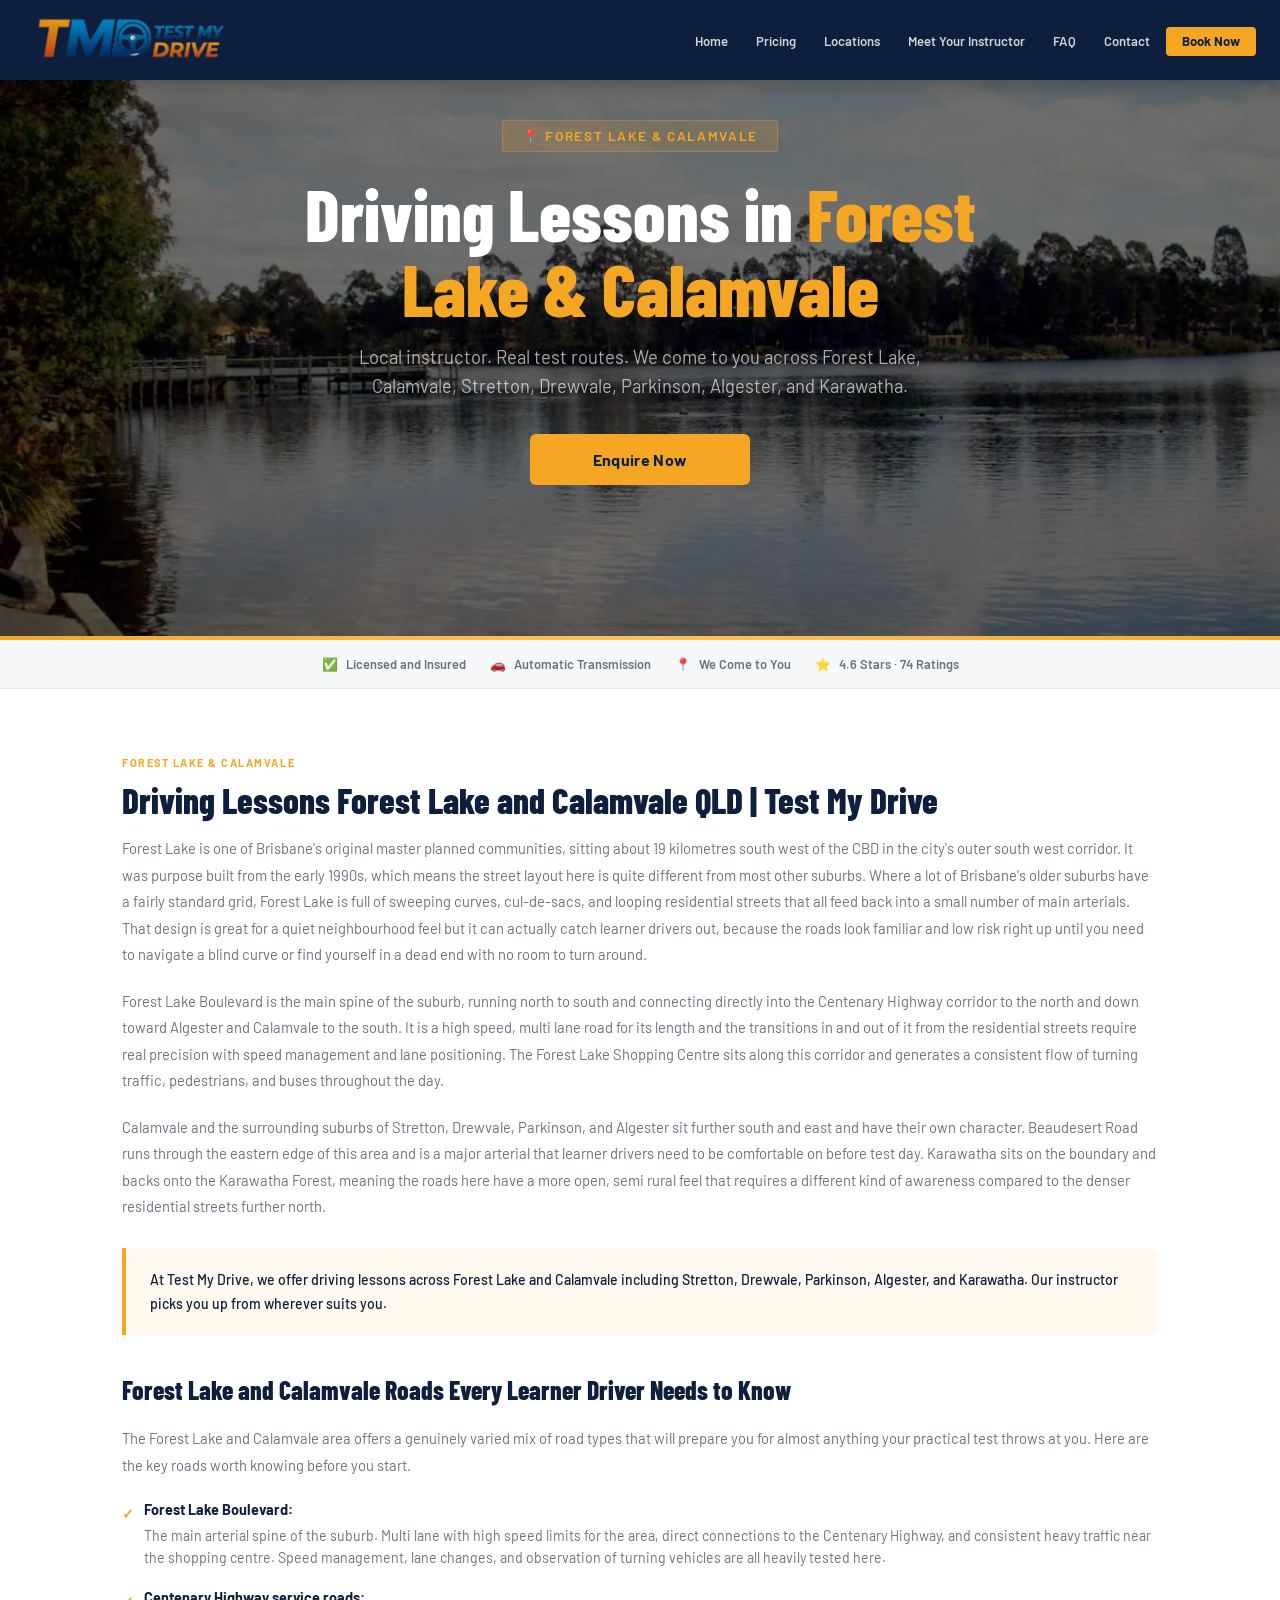
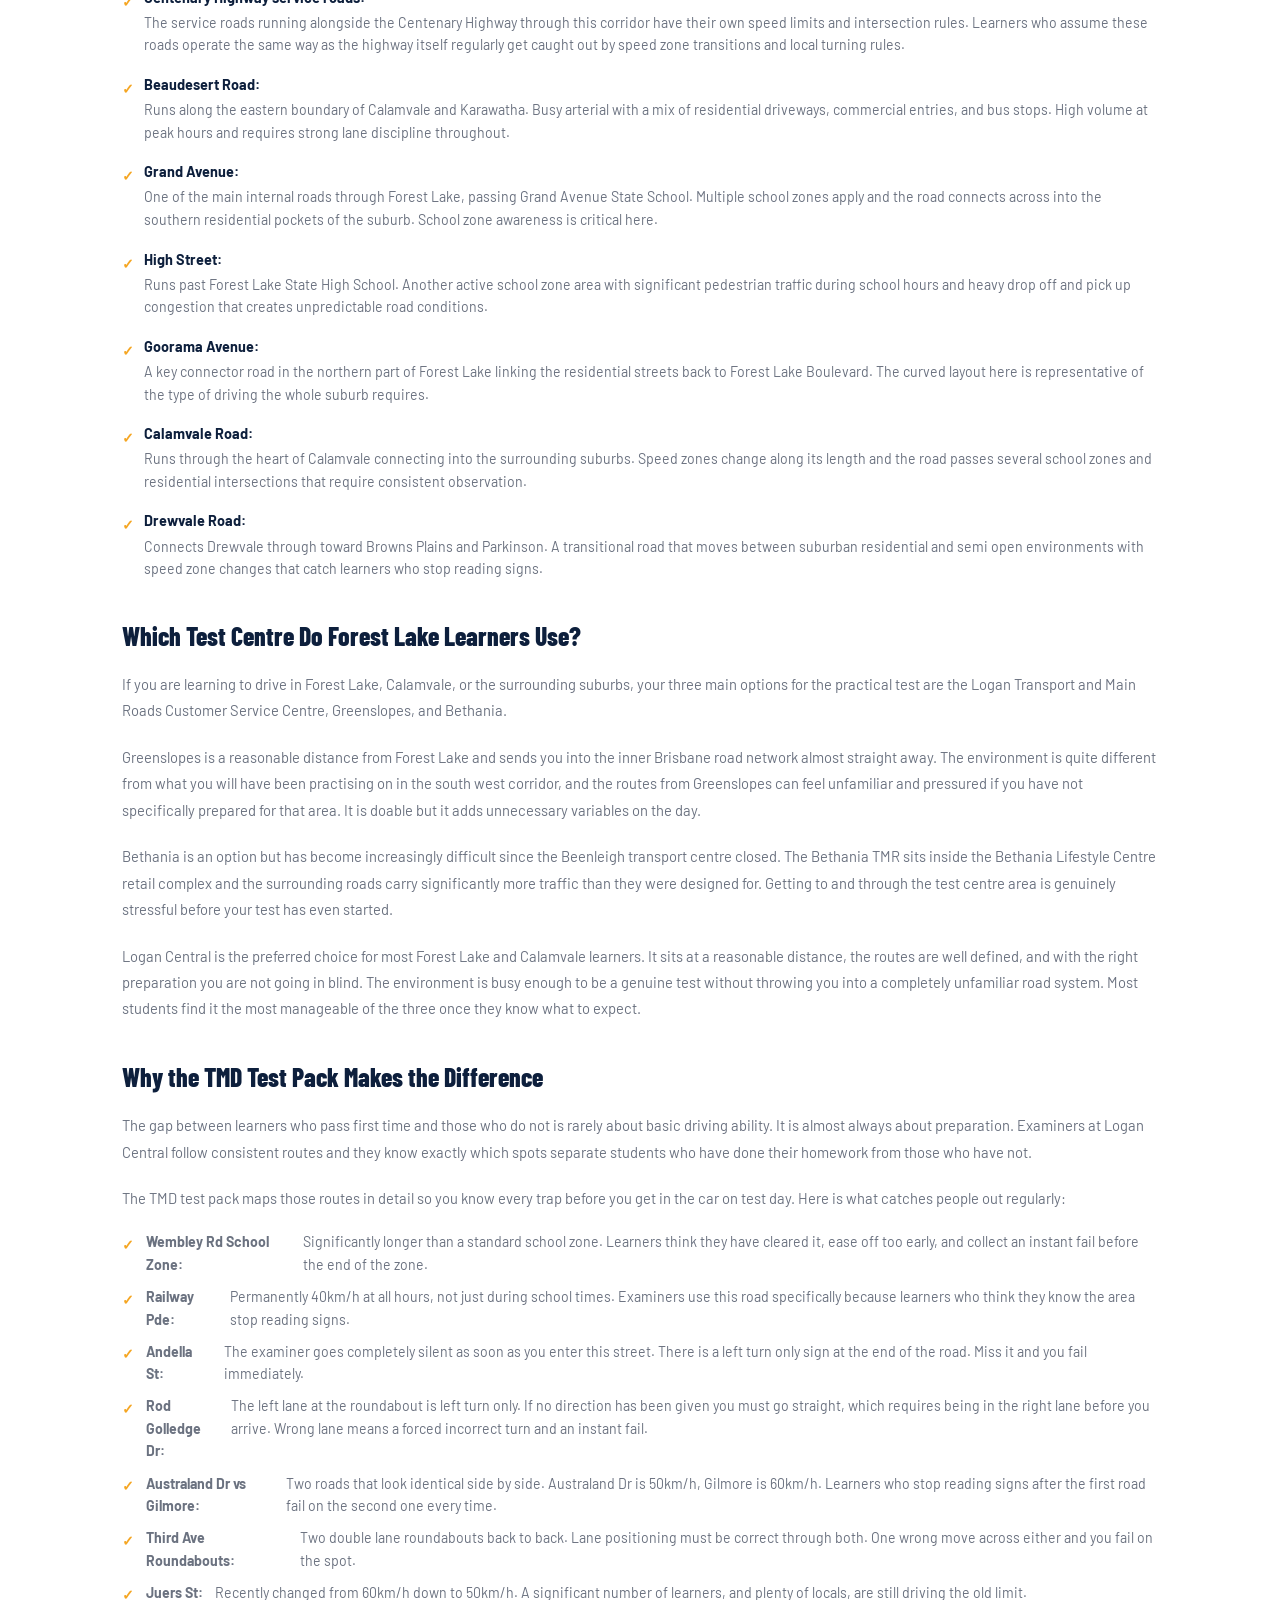
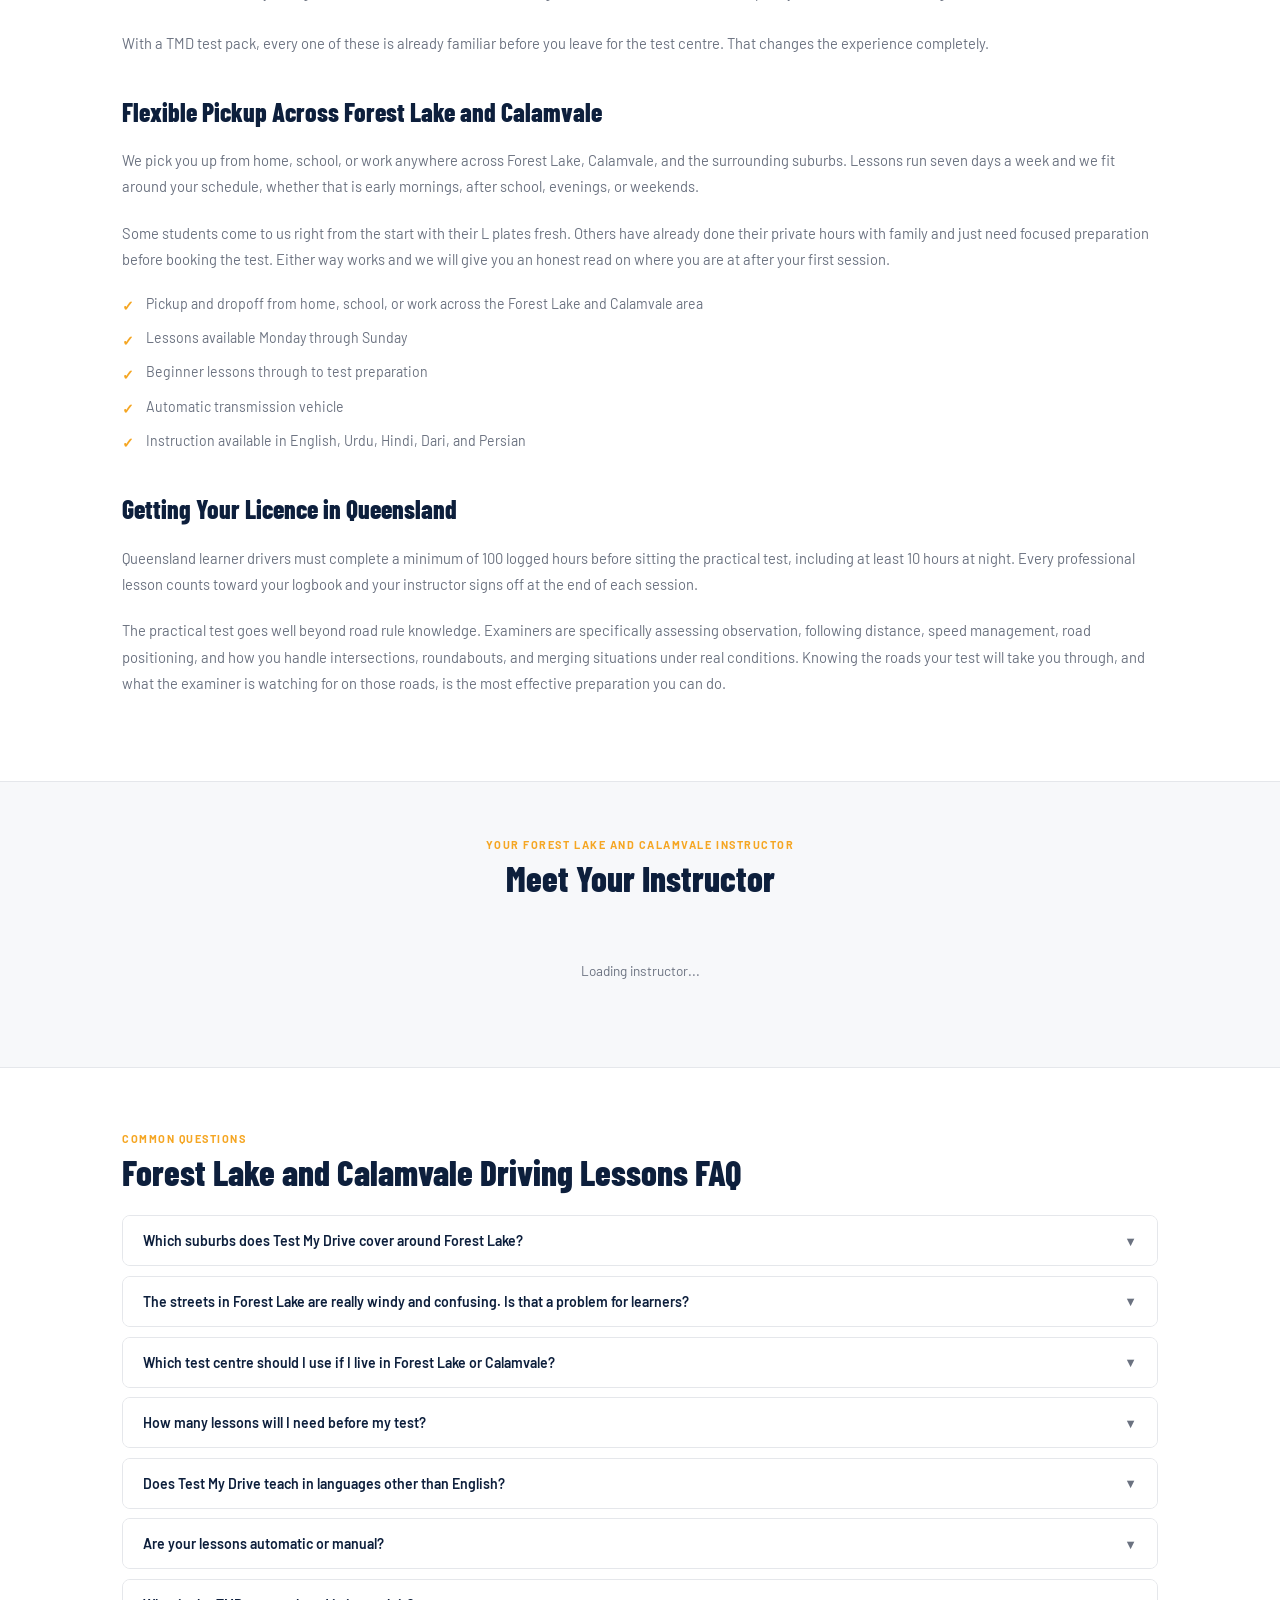
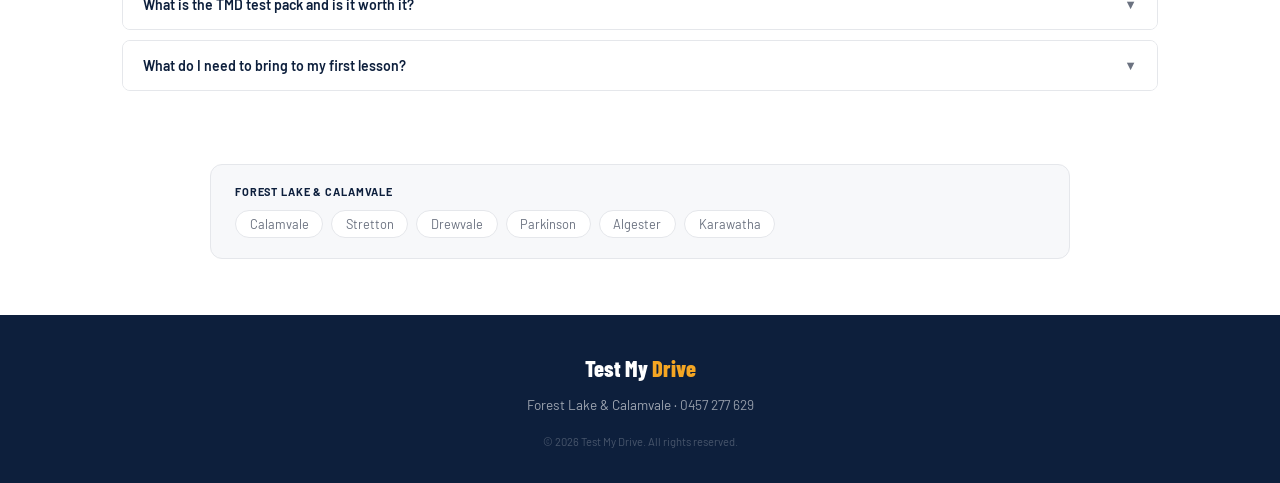
==== locations/forest-lake.html @ 859c68b2 "Update forest-lake.html" ====
<!DOCTYPE html>
<html lang="en">
<head>
  <meta charset="UTF-8" />
  <meta name="viewport" content="width=device-width, initial-scale=1.0" />
  <title>Driving Lessons Forest Lake and Calamvale QLD | Local Instructor | Test My Drive</title>
  <meta name="description" content="Looking for driving lessons in Forest Lake or Calamvale QLD? Test My Drive covers Forest Lake, Calamvale, Stretton, Drewvale, Parkinson, Algester, and Karawatha. Local instructor who knows Forest Lake Boulevard, Centenary Highway service roads, and every test route trap." />
  <meta name="keywords" content="driving lessons Forest Lake, driving instructor Forest Lake QLD, driving school Forest Lake, learner driver Forest Lake, driving test Forest Lake, automatic driving lessons Forest Lake, driving lessons Calamvale, driving lessons Stretton, driving lessons Drewvale, driving lessons Parkinson, driving lessons Algester, driving lessons Karawatha, driving instructor Forest Lake Calamvale Queensland" />
  <meta name="robots" content="index, follow" />
  <link rel="canonical" href="https://www.testmydrive.com.au/locations/forest-lake" />

  <!-- Open Graph -->
  <meta property="og:title" content="Driving Lessons Forest Lake and Calamvale QLD | Test My Drive" />
  <meta property="og:description" content="Professional driving lessons in Forest Lake and Calamvale. Local instructor, real test routes including Forest Lake Boulevard and Centenary Highway service roads, flexible pickup. Book today." />
  <meta property="og:type" content="website" />
  <meta property="og:url" content="https://www.testmydrive.com.au/locations/forest-lake" />
  <meta property="og:image" content="https://www.testmydrive.com.au/Images/driving-instructor-forest-lake-qld-test-my-drive.webp" />
  <meta property="og:locale" content="en_AU" />

  <!-- Local Business Schema -->
  <script type="application/ld+json">
  {
    "@context": "https://schema.org",
    "@type": "DrivingSchool",
    "name": "Test My Drive",
    "url": "https://www.testmydrive.com.au",
    "telephone": "0457277629",
    "description": "Professional driving lessons in Forest Lake and Calamvale. Patient, qualified instructor offering automatic lessons with flexible pickup across Forest Lake and surrounding suburbs.",
    "address": {
      "@type": "PostalAddress",
      "addressLocality": "Forest Lake",
      "addressRegion": "QLD",
      "postalCode": "4078",
      "addressCountry": "AU"
    },
    "areaServed": [
      "Forest Lake", "Calamvale", "Stretton", "Drewvale",
      "Parkinson", "Algester", "Karawatha"
    ],
    "priceRange": "$$",
    "openingHours": "Mo-Su 07:00-19:00",
    "employee": {
      "@type": "Person",
      "name": "Ali",
      "jobTitle": "Driving Instructor",
      "knowsLanguage": ["English", "Urdu", "Hindi", "Dari", "Persian"]
    }
  }
  </script>

  <link rel="preconnect" href="https://fonts.googleapis.com">
  <link href="https://fonts.googleapis.com/css2?family=Barlow:wght@400;500;600&family=Barlow+Condensed:wght@600;700;800&display=swap" rel="stylesheet">
  <link rel="stylesheet" href="../style.css" />
</head>
<body>

  <!-- NAV -->
  <nav>
    <a href="../index.html" class="nav-logo">
      <img src="../Images/logo.png" alt="Test My Drive" />
    </a>
    <ul class="nav-links">
      <li><a href="../index.html">Home</a></li>
      <li><a href="../index.html#pricing">Pricing</a></li>
      <li><a href="../index.html#locations">Locations</a></li>
      <li><a href="../index.html#instructor">Meet Your Instructor</a></li>
      <li><a href="../index.html#faq">FAQ</a></li>
      <li><a href="../index.html#contact">Contact</a></li>
      <li><a href="../index.html#booking-ali" class="nav-cta">Book Now</a></li>
    </ul>
    <button class="hamburger" onclick="document.getElementById('mobileMenu').classList.toggle('open')">
      <span></span><span></span><span></span>
    </button>
  </nav>

  <div class="mobile-menu" id="mobileMenu">
    <a href="../index.html">Home</a>
    <a href="../index.html#pricing">Pricing</a>
    <a href="../index.html#locations">Locations</a>
    <a href="../index.html#instructor">Meet Your Instructor</a>
    <a href="../index.html#faq">FAQ</a>
    <a href="../index.html#contact">Contact</a>
    <a href="../index.html#booking-ali" class="mob-cta">Book Now</a>
  </div>

  <!-- HERO -->
  <div class="hero hero-photo">
    <img
      src="../Images/driving-instructor-forest-lake-qld-test-my-drive.webp"
      alt="Test My Drive instructor car on Forest Lake Boulevard QLD during a driving lesson"
      class="hero-img"
    />
    <div class="hero-overlay">
      <div class="hero-inner">
        <div class="hero-eyebrow">📍 Forest Lake &amp; Calamvale</div>
        <h1>Driving Lessons in <span>Forest Lake &amp; Calamvale</span></h1>
        <p class="hero-sub">Local instructor. Real test routes. We come to you across Forest Lake, Calamvale, Stretton, Drewvale, Parkinson, Algester, and Karawatha.</p>
        <div class="hero-buttons">
          <a href="../index.html#contact" class="btn-primary">Enquire Now</a>
        </div>
      </div>
    </div>
  </div>

  <!-- TRUST BAR -->
  <div class="trust-bar">
    <div class="trust-item"><span>✅</span> Licensed and Insured</div>
    <div class="trust-item"><span>🚗</span> Automatic Transmission</div>
    <div class="trust-item"><span>📍</span> We Come to You</div>
    <div class="trust-item"><span>⭐</span> 4.6 Stars · 74 Ratings</div>
  </div>

  <!-- MAIN CONTENT -->
  <div class="section">
    <div class="content-body">

      <div class="section-label">Forest Lake &amp; Calamvale</div>
      <h1 class="section-title">Driving Lessons Forest Lake and Calamvale QLD | Test My Drive</h1>

      <p>Forest Lake is one of Brisbane's original master planned communities, sitting about 19 kilometres south west of the CBD in the city's outer south west corridor. It was purpose built from the early 1990s, which means the street layout here is quite different from most other suburbs. Where a lot of Brisbane's older suburbs have a fairly standard grid, Forest Lake is full of sweeping curves, cul-de-sacs, and looping residential streets that all feed back into a small number of main arterials. That design is great for a quiet neighbourhood feel but it can actually catch learner drivers out, because the roads look familiar and low risk right up until you need to navigate a blind curve or find yourself in a dead end with no room to turn around.</p>

      <p>Forest Lake Boulevard is the main spine of the suburb, running north to south and connecting directly into the Centenary Highway corridor to the north and down toward Algester and Calamvale to the south. It is a high speed, multi lane road for its length and the transitions in and out of it from the residential streets require real precision with speed management and lane positioning. The Forest Lake Shopping Centre sits along this corridor and generates a consistent flow of turning traffic, pedestrians, and buses throughout the day.</p>

      <p>Calamvale and the surrounding suburbs of Stretton, Drewvale, Parkinson, and Algester sit further south and east and have their own character. Beaudesert Road runs through the eastern edge of this area and is a major arterial that learner drivers need to be comfortable on before test day. Karawatha sits on the boundary and backs onto the Karawatha Forest, meaning the roads here have a more open, semi rural feel that requires a different kind of awareness compared to the denser residential streets further north.</p>

      <div class="highlight-box">
        <p>At Test My Drive, we offer driving lessons across Forest Lake and Calamvale including Stretton, Drewvale, Parkinson, Algester, and Karawatha. Our instructor picks you up from wherever suits you.</p>
      </div>

      <h2>Forest Lake and Calamvale Roads Every Learner Driver Needs to Know</h2>

      <p>The Forest Lake and Calamvale area offers a genuinely varied mix of road types that will prepare you for almost anything your practical test throws at you. Here are the key roads worth knowing before you start.</p>

      <ul class="checklist checklist--roads">
        <li><strong>Forest Lake Boulevard:</strong> The main arterial spine of the suburb. Multi lane with high speed limits for the area, direct connections to the Centenary Highway, and consistent heavy traffic near the shopping centre. Speed management, lane changes, and observation of turning vehicles are all heavily tested here.</li>
        <li><strong>Centenary Highway service roads:</strong> The service roads running alongside the Centenary Highway through this corridor have their own speed limits and intersection rules. Learners who assume these roads operate the same way as the highway itself regularly get caught out by speed zone transitions and local turning rules.</li>
        <li><strong>Beaudesert Road:</strong> Runs along the eastern boundary of Calamvale and Karawatha. Busy arterial with a mix of residential driveways, commercial entries, and bus stops. High volume at peak hours and requires strong lane discipline throughout.</li>
        <li><strong>Grand Avenue:</strong> One of the main internal roads through Forest Lake, passing Grand Avenue State School. Multiple school zones apply and the road connects across into the southern residential pockets of the suburb. School zone awareness is critical here.</li>
        <li><strong>High Street:</strong> Runs past Forest Lake State High School. Another active school zone area with significant pedestrian traffic during school hours and heavy drop off and pick up congestion that creates unpredictable road conditions.</li>
        <li><strong>Goorama Avenue:</strong> A key connector road in the northern part of Forest Lake linking the residential streets back to Forest Lake Boulevard. The curved layout here is representative of the type of driving the whole suburb requires.</li>
        <li><strong>Calamvale Road:</strong> Runs through the heart of Calamvale connecting into the surrounding suburbs. Speed zones change along its length and the road passes several school zones and residential intersections that require consistent observation.</li>
        <li><strong>Drewvale Road:</strong> Connects Drewvale through toward Browns Plains and Parkinson. A transitional road that moves between suburban residential and semi open environments with speed zone changes that catch learners who stop reading signs.</li>
      </ul>

      <h2>Which Test Centre Do Forest Lake Learners Use?</h2>

      <p>If you are learning to drive in Forest Lake, Calamvale, or the surrounding suburbs, your three main options for the practical test are the Logan Transport and Main Roads Customer Service Centre, Greenslopes, and Bethania.</p>

      <p>Greenslopes is a reasonable distance from Forest Lake and sends you into the inner Brisbane road network almost straight away. The environment is quite different from what you will have been practising on in the south west corridor, and the routes from Greenslopes can feel unfamiliar and pressured if you have not specifically prepared for that area. It is doable but it adds unnecessary variables on the day.</p>

      <p>Bethania is an option but has become increasingly difficult since the Beenleigh transport centre closed. The Bethania TMR sits inside the Bethania Lifestyle Centre retail complex and the surrounding roads carry significantly more traffic than they were designed for. Getting to and through the test centre area is genuinely stressful before your test has even started.</p>

      <p>Logan Central is the preferred choice for most Forest Lake and Calamvale learners. It sits at a reasonable distance, the routes are well defined, and with the right preparation you are not going in blind. The environment is busy enough to be a genuine test without throwing you into a completely unfamiliar road system. Most students find it the most manageable of the three once they know what to expect.</p>

      <h2>Why the TMD Test Pack Makes the Difference</h2>

      <p>The gap between learners who pass first time and those who do not is rarely about basic driving ability. It is almost always about preparation. Examiners at Logan Central follow consistent routes and they know exactly which spots separate students who have done their homework from those who have not.</p>

      <p>The TMD test pack maps those routes in detail so you know every trap before you get in the car on test day. Here is what catches people out regularly:</p>

      <ul class="checklist">
        <li><strong>Wembley Rd School Zone:</strong> Significantly longer than a standard school zone. Learners think they have cleared it, ease off too early, and collect an instant fail before the end of the zone.</li>
        <li><strong>Railway Pde:</strong> Permanently 40km/h at all hours, not just during school times. Examiners use this road specifically because learners who think they know the area stop reading signs.</li>
        <li><strong>Andella St:</strong> The examiner goes completely silent as soon as you enter this street. There is a left turn only sign at the end of the road. Miss it and you fail immediately.</li>
        <li><strong>Rod Golledge Dr:</strong> The left lane at the roundabout is left turn only. If no direction has been given you must go straight, which requires being in the right lane before you arrive. Wrong lane means a forced incorrect turn and an instant fail.</li>
        <li><strong>Australand Dr vs Gilmore:</strong> Two roads that look identical side by side. Australand Dr is 50km/h, Gilmore is 60km/h. Learners who stop reading signs after the first road fail on the second one every time.</li>
        <li><strong>Third Ave Roundabouts:</strong> Two double lane roundabouts back to back. Lane positioning must be correct through both. One wrong move across either and you fail on the spot.</li>
        <li><strong>Juers St:</strong> Recently changed from 60km/h down to 50km/h. A significant number of learners, and plenty of locals, are still driving the old limit.</li>
      </ul>

      <p>With a TMD test pack, every one of these is already familiar before you leave for the test centre. That changes the experience completely.</p>

      <h2>Flexible Pickup Across Forest Lake and Calamvale</h2>

      <p>We pick you up from home, school, or work anywhere across Forest Lake, Calamvale, and the surrounding suburbs. Lessons run seven days a week and we fit around your schedule, whether that is early mornings, after school, evenings, or weekends.</p>

      <p>Some students come to us right from the start with their L plates fresh. Others have already done their private hours with family and just need focused preparation before booking the test. Either way works and we will give you an honest read on where you are at after your first session.</p>

      <ul class="checklist">
        <li>Pickup and dropoff from home, school, or work across the Forest Lake and Calamvale area</li>
        <li>Lessons available Monday through Sunday</li>
        <li>Beginner lessons through to test preparation</li>
        <li>Automatic transmission vehicle</li>
        <li>Instruction available in English, Urdu, Hindi, Dari, and Persian</li>
      </ul>

      <h2>Getting Your Licence in Queensland</h2>

      <p>Queensland learner drivers must complete a minimum of 100 logged hours before sitting the practical test, including at least 10 hours at night. Every professional lesson counts toward your logbook and your instructor signs off at the end of each session.</p>

      <p>The practical test goes well beyond road rule knowledge. Examiners are specifically assessing observation, following distance, speed management, road positioning, and how you handle intersections, roundabouts, and merging situations under real conditions. Knowing the roads your test will take you through, and what the examiner is watching for on those roads, is the most effective preparation you can do.</p>

    </div>
  </div>

  <!-- MEET YOUR INSTRUCTOR -->
  <div class="suburb-instructor-section">
    <div class="suburb-section-inner">
      <div class="suburb-section-heading">
        <div class="section-label">Your Forest Lake and Calamvale Instructor</div>
        <div class="section-title">Meet Your Instructor</div>
      </div>
      <!-- Rendered by tmd.js from data.json -->
      <div id="tmd-instructors">
        <div class="instructor-loading">Loading instructor...</div>
      </div>
      <!-- Pricing rendered by tmd.js below instructor -->
      <div id="tmd-pricing"></div>
    </div>
  </div>

  <!-- FAQ -->
  <div class="section">
    <div class="section-label">Common Questions</div>
    <div class="section-title">Forest Lake and Calamvale Driving Lessons FAQ</div>

    <div class="faq-list">

      <div class="faq-item">
        <button class="faq-question" onclick="toggleFaq(this)">
          Which suburbs does Test My Drive cover around Forest Lake?
          <span class="faq-chevron">▼</span>
        </button>
        <div class="faq-answer">
          <div class="faq-answer-inner">We cover Forest Lake and the surrounding area including Calamvale, Stretton, Drewvale, Parkinson, Algester, and Karawatha. Not sure if we reach your exact street? Just get in touch and we will confirm.</div>
        </div>
      </div>

      <div class="faq-item">
        <button class="faq-question" onclick="toggleFaq(this)">
          The streets in Forest Lake are really windy and confusing. Is that a problem for learners?
          <span class="faq-chevron">▼</span>
        </button>
        <div class="faq-answer">
          <div class="faq-answer-inner">It is actually one of the things that makes Forest Lake a great place to build your skills. The curved residential streets, cul-de-sacs, and quiet internal roads are ideal for early lessons before we move onto the busier arterials like Forest Lake Boulevard and the Centenary Highway corridor. The variety of road types here means you are well prepared for almost anything you will encounter on your practical test.</div>
        </div>
      </div>

      <div class="faq-item">
        <button class="faq-question" onclick="toggleFaq(this)">
          Which test centre should I use if I live in Forest Lake or Calamvale?
          <span class="faq-chevron">▼</span>
        </button>
        <div class="faq-answer">
          <div class="faq-answer-inner">Most learners from Forest Lake and Calamvale find Logan Central to be the best option. Greenslopes puts you into unfamiliar inner Brisbane traffic and Bethania has had significant congestion issues since the Beenleigh transport centre closed. Logan Central is the most predictable of the three, particularly when paired with a TMD test pack so the examiner routes are not a surprise.</div>
        </div>
      </div>

      <div class="faq-item">
        <button class="faq-question" onclick="toggleFaq(this)">
          How many lessons will I need before my test?
          <span class="faq-chevron">▼</span>
        </button>
        <div class="faq-answer">
          <div class="faq-answer-inner">It depends on your current level and how much private practice you have already done. Queensland requires a minimum of 100 logged hours before sitting the practical test. Most students benefit from a combination of private and professional lessons. We will give you a straightforward assessment after your first session and let you know exactly what we think you need.</div>
        </div>
      </div>

      <div class="faq-item">
        <button class="faq-question" onclick="toggleFaq(this)">
          Does Test My Drive teach in languages other than English?
          <span class="faq-chevron">▼</span>
        </button>
        <div class="faq-answer">
          <div class="faq-answer-inner">Yes. Our instructors can teach in English, Urdu, Hindi, Dari, and Persian. Forest Lake and Calamvale are diverse communities and being able to learn in a language you are completely comfortable with can make a real difference to how quickly you progress behind the wheel.</div>
        </div>
      </div>

      <div class="faq-item">
        <button class="faq-question" onclick="toggleFaq(this)">
          Are your lessons automatic or manual?
          <span class="faq-chevron">▼</span>
        </button>
        <div class="faq-answer">
          <div class="faq-answer-inner">All lessons are in an automatic vehicle. Passing your test in an automatic means you will be licensed for automatic vehicles. If you specifically need manual tuition, get in touch and we can talk through your options.</div>
        </div>
      </div>

      <div class="faq-item">
        <button class="faq-question" onclick="toggleFaq(this)">
          What is the TMD test pack and is it worth it?
          <span class="faq-chevron">▼</span>
        </button>
        <div class="faq-answer">
          <div class="faq-answer-inner">The TMD test pack maps the exact routes examiners use at the Logan Central test centre, covering every known trap including Wembley Rd school zone, Andella St, Juers St, and the Third Ave roundabouts. Most students find it significantly changes how they feel walking into the test. Ask us about including it when you book your lessons.</div>
        </div>
      </div>

      <div class="faq-item">
        <button class="faq-question" onclick="toggleFaq(this)">
          What do I need to bring to my first lesson?
          <span class="faq-chevron">▼</span>
        </button>
        <div class="faq-answer">
          <div class="faq-answer-inner">Bring your current Queensland learner licence. You must have it on you whenever you drive on public roads. Wear comfortable flat shoes and bring your logbook if you have one so we can sign off your hours at the end of the session.</div>
        </div>
      </div>

    </div>
  </div>

  <!-- NEARBY SUBURBS -->
  <div class="suburb-nearby-section">
    <div class="suburb-section-inner">
      <div class="nearby-box">
        <div class="nearby-label">Forest Lake &amp; Calamvale</div>
        <div class="nearby-links">
          <a href="calamvale.html" class="nearby-link">Calamvale</a>
          <a href="stretton.html" class="nearby-link">Stretton</a>
          <a href="drewvale.html" class="nearby-link">Drewvale</a>
          <a href="parkinson.html" class="nearby-link">Parkinson</a>
          <a href="algester.html" class="nearby-link">Algester</a>
          <a href="karawatha.html" class="nearby-link">Karawatha</a>
        </div>
      </div>
    </div>
  </div>

  <!-- FOOTER -->
  <footer>
    <div class="footer-logo">Test My <span>Drive</span></div>
    <p class="footer-tagline">Forest Lake &amp; Calamvale · <a href="tel:0457277629">0457 277 629</a></p>
    <p class="footer-copy">© 2026 Test My Drive. All rights reserved.</p>
  </footer>

  <!-- Suburb declaration — tmd.js uses this to filter instructors and render content -->
  <script>const TMD_SUBURB = "Forest Lake";</script>
  <script src="../tmd.js" defer></script>

</body>
</html>
---- style.css ----
/*
 * ============================================================
 * TEST MY DRIVE — style.css
 * Mobile-first. Desktop layers on top via media queries.
 * Breakpoints: 768px (tablet), 1024px (desktop), 1440px (wide)
 * DO NOT add vw units for font sizes or spacing.
 * DO NOT hardcode colours — use CSS variables.
 * ============================================================
 */

/* ── VARIABLES ── */
:root {
  --navy:      #0d1f3c;
  --navy2:     #162d54;
  --amber:     #f5a623;
  --amber2:    #ffc255;
  --white:     #ffffff;
  --offwhite:  #f7f8fa;
  --grey:      #6b7280;
  --lightgrey: #e5e7eb;
  --text:      #1a1a2e;
  --condensed: 'Barlow Condensed', sans-serif;
  --body:      'Barlow', sans-serif;
  --content-max: 900px;
}

/* ── RESET ── */
* { margin: 0; padding: 0; box-sizing: border-box; }
html { scroll-behavior: smooth; }
body {
  font-family: var(--body);
  color: var(--text);
  background: var(--white);
  overflow-x: hidden;
}

/* ════════════════════════════════
   NAV — mobile first
   hamburger visible, links hidden
════════════════════════════════ */
nav {
  position: sticky;
  top: 0;
  z-index: 200;
  background: var(--navy);
  display: flex;
  align-items: center;
  justify-content: space-between;
  padding: 0 1.5rem;
  height: 80px;
  box-shadow: 0 2px 20px rgba(0,0,0,0.3);
}

.nav-logo { text-decoration: none; }
.nav-logo img { height: 76px; width: auto; display: block; }

/* text fallback for index.html footer logo */
.nav-logo-text {
  font-family: var(--condensed);
  font-size: 1.4rem;
  font-weight: 800;
  color: var(--white);
  letter-spacing: 0.04em;
  text-decoration: none;
}
.nav-logo-text span { color: var(--amber); }

.nav-links { display: none; }

.hamburger {
  display: flex;
  flex-direction: column;
  gap: 5px;
  cursor: pointer;
  padding: 4px;
  background: none;
  border: none;
}
.hamburger span {
  display: block;
  width: 22px;
  height: 2px;
  background: var(--white);
  border-radius: 2px;
}

.mobile-menu {
  display: none;
  position: fixed;
  top: 80px;
  left: 0; right: 0;
  background: var(--navy);
  padding: 1rem 1.5rem 1.5rem;
  z-index: 199;
  border-top: 1px solid rgba(255,255,255,0.1);
  flex-direction: column;
  gap: 0.25rem;
}
.mobile-menu.open { display: flex; }
.mobile-menu a {
  font-size: 1rem;
  font-weight: 600;
  color: rgba(255,255,255,0.85);
  text-decoration: none;
  padding: 0.65rem 0.5rem;
  border-bottom: 1px solid rgba(255,255,255,0.07);
}
.mobile-menu a.mob-cta {
  margin-top: 0.5rem;
  background: var(--amber);
  color: var(--navy);
  text-align: center;
  border-radius: 6px;
  border: none;
  font-weight: 700;
  padding: 0.75rem;
}

/* ════════════════════════════════
   HERO — index.html (navy bg)
════════════════════════════════ */
.hero {
  background: var(--navy);
  position: relative;
  overflow: hidden;
  padding: 2.5rem 1.5rem 3rem;
  min-height: 420px;
}
.hero::before {
  content: '';
  position: absolute;
  top: -60px; right: -80px;
  width: 500px; height: 500px;
  background: radial-gradient(circle, rgba(245,166,35,0.12) 0%, transparent 70%);
  pointer-events: none;
}
.hero::after {
  content: '';
  position: absolute;
  bottom: 0; left: 0; right: 0;
  height: 4px;
  background: linear-gradient(90deg, var(--amber), var(--amber2), var(--amber));
}
.hero-inner {
  max-width: 800px;
  margin: 0 auto;
  width: 100%;
  position: relative;
  z-index: 1;
  text-align: center;
}
.hero-eyebrow {
  display: inline-block;
  background: rgba(245,166,35,0.15);
  border: 1px solid rgba(245,166,35,0.3);
  color: var(--amber);
  font-size: 0.72rem;
  font-weight: 600;
  letter-spacing: 0.12em;
  text-transform: uppercase;
  padding: 0.3rem 0.8rem;
  border-radius: 3px;
  margin-bottom: 1.25rem;
}
.hero h1 {
  font-family: var(--condensed);
  font-size: clamp(2.4rem, 9vw, 4rem);
  font-weight: 800;
  color: var(--white);
  line-height: 1.05;
  margin-bottom: 1rem;
}
.hero h1 span { color: var(--amber); }
.hero-sub {
  font-size: 1rem;
  color: rgba(255,255,255,0.65);
  line-height: 1.6;
  max-width: 480px;
  margin: 0 auto 2rem;
}
.hero-buttons {
  display: flex;
  gap: 0.75rem;
  flex-wrap: wrap;
  justify-content: center;
}

/* ════════════════════════════════
   HERO — suburb pages (photo bg)
   Add class="hero hero-photo" on wrapper
════════════════════════════════ */
.hero-photo {
  background: none !important;
  padding: 0 !important;
  min-height: 0 !important;
  display: block !important;
  margin: 0;
  width: 100%;
}
.hero-photo::before,
.hero-photo::after { display: none !important; }
.hero-img {
  width: 100%;
  height: 400px;
  object-fit: cover;
  object-position: center;
  display: block;
  filter: brightness(0.45);
  margin: 0;
}
.hero-overlay {
  position: absolute; inset: 0;
  display: flex;
  align-items: flex-start;
  justify-content: center;
  padding: 2.5rem 1.5rem 2rem;
  text-align: center;
}
.hero-overlay .hero-inner {
  text-align: center;
}
.hero-overlay::after {
  content: '';
  position: absolute; bottom: 0; left: 0; right: 0;
  height: 4px;
  background: linear-gradient(90deg, var(--amber), var(--amber2), var(--amber));
}

/* ════════════════════════════════
   BUTTONS
════════════════════════════════ */
.btn-primary {
  background: var(--amber);
  color: var(--navy);
  font-family: var(--body);
  font-size: 0.9rem;
  font-weight: 700;
  padding: 0.75rem 1.75rem;
  border-radius: 6px;
  text-decoration: none;
  border: none;
  cursor: pointer;
  transition: all 0.2s;
  letter-spacing: 0.02em;
  display: inline-block;
}
.btn-primary:hover { background: var(--amber2); transform: translateY(-1px); }

.btn-outline {
  background: transparent;
  color: var(--white);
  font-family: var(--body);
  font-size: 0.9rem;
  font-weight: 600;
  padding: 0.75rem 1.75rem;
  border-radius: 6px;
  text-decoration: none;
  border: 1px solid rgba(255,255,255,0.3);
  cursor: pointer;
  transition: all 0.2s;
  display: inline-block;
}
.btn-outline:hover { border-color: rgba(255,255,255,0.6); background: rgba(255,255,255,0.05); }

/* ════════════════════════════════
   TRUST BAR
════════════════════════════════ */
.trust-bar {
  background: var(--offwhite);
  border-bottom: 1px solid var(--lightgrey);
  padding: 1rem 1.5rem;
  display: flex;
  justify-content: center;
  gap: 1.5rem;
  flex-wrap: wrap;
}
.trust-item {
  display: flex;
  align-items: center;
  gap: 0.5rem;
  font-size: 0.8rem;
  font-weight: 600;
  color: var(--grey);
}

/* ════════════════════════════════
   SECTIONS
════════════════════════════════ */
.section {
  padding: 3rem 1.5rem;
  max-width: var(--content-max);
  margin: 0 auto;
}
.section-label {
  font-size: 0.68rem;
  font-weight: 700;
  letter-spacing: 0.14em;
  text-transform: uppercase;
  color: var(--amber);
  margin-bottom: 0.5rem;
}
.section-title {
  font-family: var(--condensed);
  font-size: clamp(1.6rem, 5vw, 2.2rem);
  font-weight: 800;
  color: var(--navy);
  line-height: 1.1;
  margin-bottom: 1rem;
}
.section-sub {
  font-size: 0.92rem;
  color: var(--grey);
  line-height: 1.7;
  max-width: 560px;
  margin-bottom: 2rem;
}

/* ════════════════════════════════
   CONTENT BODY (suburb pages)
════════════════════════════════ */
.content-body { font-size: 0.92rem; color: var(--grey); line-height: 1.8; }
.content-body p { margin-bottom: 1.25rem; }
.content-body h2 {
  font-family: var(--condensed);
  font-size: clamp(1.2rem, 4vw, 1.6rem);
  font-weight: 800;
  color: var(--navy);
  margin: 2rem 0 0.75rem;
}
.content-body h3 {
  font-family: var(--condensed);
  font-size: 1.1rem;
  font-weight: 700;
  color: var(--navy);
  margin: 1.5rem 0 0.5rem;
}

/* ════════════════════════════════
   HIGHLIGHT BOX
════════════════════════════════ */
.highlight-box {
  background: rgba(245,166,35,0.07);
  border-left: 4px solid var(--amber);
  border-radius: 0 8px 8px 0;
  padding: 1.25rem 1.5rem;
  margin: 1.75rem 0;
}
.highlight-box p {
  margin: 0;
  font-size: 0.88rem;
  color: var(--navy);
  font-weight: 500;
  line-height: 1.7;
}

/* ════════════════════════════════
   CHECKLIST
════════════════════════════════ */
.checklist {
  list-style: none;
  margin: 1rem 0 1.5rem;
  display: flex;
  flex-direction: column;
  gap: 0.6rem;
}
.checklist li {
  display: flex;
  gap: 0.75rem;
  align-items: flex-start;
  font-size: 0.88rem;
  color: var(--grey);
  line-height: 1.6;
}
.checklist li::before {
  content: '✓';
  color: var(--amber);
  font-weight: 800;
  font-size: 0.9rem;
  flex-shrink: 0;
  margin-top: 0.1rem;
}

/* ── Road name variant — bold heading stacked above description ── */
.checklist--roads {
  gap: 1rem;
}
.checklist--roads li {
  position: relative;
  display: block;
  padding-left: 1.4rem;
}
.checklist--roads li::before {
  position: absolute;
  left: 0;
  top: 0.15rem;
}
.checklist--roads li strong {
  display: block;
  color: var(--navy);
  font-size: 0.9rem;
  margin-bottom: 0.2rem;
}

/* ════════════════════════════════
   LESSON CARDS (home page)
════════════════════════════════ */
.lessons-grid {
  display: grid;
  grid-template-columns: 1fr;
  gap: 1rem;
}
.lesson-card {
  border: 1.5px solid var(--lightgrey);
  border-radius: 10px;
  padding: 1.5rem;
  transition: all 0.2s;
  position: relative;
  overflow: hidden;
}
.lesson-card:hover {
  border-color: var(--amber);
  box-shadow: 0 4px 20px rgba(245,166,35,0.12);
  transform: translateY(-2px);
}
.lesson-card.featured { border-color: var(--amber); background: #fffbf2; }
.lesson-card.featured::before {
  content: 'POPULAR';
  position: absolute;
  top: 0; right: 0;
  background: var(--amber);
  color: var(--navy);
  font-size: 0.58rem;
  font-weight: 800;
  letter-spacing: 0.1em;
  padding: 0.2rem 0.6rem;
  border-radius: 0 10px 0 6px;
}
.lesson-icon { font-size: 1.8rem; margin-bottom: 0.75rem; }
.lesson-title { font-family: var(--condensed); font-size: 1.1rem; font-weight: 700; color: var(--navy); margin-bottom: 0.4rem; }
.lesson-desc { font-size: 0.8rem; color: var(--grey); line-height: 1.6; margin-bottom: 1rem; }
.lesson-price { font-family: var(--condensed); font-size: 1.3rem; font-weight: 800; color: var(--navy); }
.lesson-price span { font-size: 0.78rem; font-weight: 500; color: var(--grey); font-family: var(--body); }

/* ════════════════════════════════
   PRICING CARDS
════════════════════════════════ */
.pricing-section {
  background: var(--offwhite);
  border-top: 1px solid var(--lightgrey);
  border-bottom: 1px solid var(--lightgrey);
}
.pricing-inner {
  max-width: var(--content-max);
  margin: 0 auto;
  padding: 3rem 1.5rem;
}
.pricing-grid {
  display: grid;
  grid-template-columns: 1fr;
  gap: 1rem;
  margin-top: 2rem;
}
.pricing-card {
  background: var(--white);
  border: 1.5px solid var(--lightgrey);
  border-radius: 10px;
  padding: 1.5rem;
  transition: border-color 0.2s;
}
.pricing-card:hover { border-color: var(--amber); }
.pricing-card.highlight { background: var(--navy); border-color: var(--navy); }
.pricing-card.highlight .pricing-label { color: var(--amber); }
.pricing-card.highlight .pricing-amount,
.pricing-card.highlight .pricing-desc,
.pricing-card.highlight .pricing-duration { color: var(--white); }
.pricing-label { font-size: 0.68rem; font-weight: 700; letter-spacing: 0.1em; text-transform: uppercase; color: var(--amber); margin-bottom: 0.75rem; }
.pricing-amount { font-family: var(--condensed); font-size: 2.4rem; font-weight: 800; color: var(--navy); line-height: 1; margin-bottom: 0.25rem; }
.pricing-duration { font-size: 0.78rem; color: var(--grey); margin-bottom: 0.75rem; }
.pricing-desc { font-size: 0.8rem; color: var(--grey); line-height: 1.5; }

/* ════════════════════════════════
   STAT BOXES
════════════════════════════════ */
.about-stats,
.stats-grid {
  display: grid;
  grid-template-columns: 1fr 1fr;
  gap: 1rem;
  margin-top: 1.5rem;
}
.stat-box {
  background: var(--white);
  border: 1px solid var(--lightgrey);
  border-radius: 10px;
  padding: 1.25rem;
  text-align: center;
}
.stat-number { font-family: var(--condensed); font-size: 2rem; font-weight: 800; color: var(--navy); line-height: 1; margin-bottom: 0.25rem; }
.stat-number span { color: var(--amber); }
.stat-label { font-size: 0.72rem; color: var(--grey); font-weight: 500; }

/* ════════════════════════════════
   BADGES
════════════════════════════════ */
.about-badge,
.badge {
  display: inline-block;
  background: rgba(245,166,35,0.1);
  border: 1px solid rgba(245,166,35,0.25);
  color: var(--navy);
  font-size: 0.72rem;
  font-weight: 600;
  padding: 0.3rem 0.65rem;
  border-radius: 4px;
  margin: 0.2rem 0.2rem 0.2rem 0;
}

/* ════════════════════════════════
   INSTRUCTOR CARD
════════════════════════════════ */
.instructor-card {
  background: var(--offwhite);
  border: 1.5px solid var(--lightgrey);
  border-radius: 14px;
  padding: 2rem;
  display: flex;
  gap: 2rem;
  align-items: flex-start;
  flex-wrap: wrap;
}
.instructor-photo {
  width: 120px;
  height: 120px;
  border-radius: 50%;
  flex-shrink: 0;
  overflow: hidden;
  border: 3px solid var(--amber);
}
.instructor-photo img { width: 100%; height: 100%; object-fit: cover; object-position: top; display: block; }
.instructor-body { flex: 1; min-width: 200px; }
.instructor-name { font-family: var(--condensed); font-size: 1.6rem; font-weight: 800; color: var(--navy); margin-bottom: 0.4rem; }

/* ════════════════════════════════
   LANGUAGE BOX
════════════════════════════════ */
.lang-box {
  background: rgba(245,166,35,0.08);
  border: 1px solid rgba(245,166,35,0.3);
  border-radius: 8px;
  padding: 0.75rem 1rem;
  margin-bottom: 1rem;
}
.lang-box-label { font-size: 0.68rem; font-weight: 700; letter-spacing: 0.1em; text-transform: uppercase; color: var(--amber); margin-bottom: 0.3rem; }
.lang-box-langs { font-size: 0.82rem; color: var(--navy); font-weight: 600; }
.lang-box-sub { font-size: 0.73rem; color: var(--grey); margin-top: 0.2rem; }

/* ════════════════════════════════
   FAQ
════════════════════════════════ */
.faq-list { margin-top: 1.5rem; }
.faq-item {
  border: 1px solid var(--lightgrey);
  border-radius: 8px;
  margin-bottom: 0.6rem;
  overflow: hidden;
  transition: border-color 0.2s;
}
.faq-item.open { border-color: var(--amber); }
.faq-question {
  width: 100%;
  background: var(--white);
  border: none;
  padding: 1rem 1.25rem;
  display: flex;
  align-items: center;
  justify-content: space-between;
  cursor: pointer;
  text-align: left;
  font-family: var(--body);
  font-size: 0.88rem;
  font-weight: 600;
  color: var(--navy);
  transition: background 0.2s;
}
.faq-item.open .faq-question { background: #fffbf2; }
.faq-chevron { font-size: 0.8rem; color: var(--grey); transition: transform 0.3s; flex-shrink: 0; margin-left: 1rem; }
.faq-item.open .faq-chevron { transform: rotate(180deg); color: var(--amber); }
.faq-answer { max-height: 0; overflow: hidden; transition: max-height 0.35s ease; }
.faq-item.open .faq-answer { max-height: 400px; }
.faq-answer-inner {
  padding: 0.75rem 1.25rem 1rem;
  font-size: 0.83rem;
  color: var(--grey);
  line-height: 1.7;
  border-top: 1px solid var(--lightgrey);
  background: #fffbf2;
}

/* ════════════════════════════════
   BOOKING / FORMS
════════════════════════════════ */
.booking-section { background: var(--offwhite); border-top: 1px solid var(--lightgrey); }
.booking-inner { max-width: 640px; margin: 0 auto; padding: 3rem 1.5rem; }
.form-grid { display: grid; grid-template-columns: 1fr; gap: 0.75rem; margin-top: 1.5rem; }
.form-group { display: flex; flex-direction: column; gap: 0.35rem; }
.form-group.full { grid-column: 1 / -1; }
.form-label { font-size: 0.72rem; font-weight: 700; letter-spacing: 0.05em; text-transform: uppercase; color: var(--navy); }
.form-input, .form-select, .form-textarea {
  font-family: var(--body);
  font-size: 0.88rem;
  color: var(--text);
  background: var(--white);
  border: 1.5px solid var(--lightgrey);
  border-radius: 6px;
  padding: 0.65rem 0.85rem;
  outline: none;
  transition: border-color 0.2s;
  width: 100%;
}
.form-input:focus, .form-select:focus, .form-textarea:focus {
  border-color: var(--amber);
  box-shadow: 0 0 0 3px rgba(245,166,35,0.1);
}
.form-textarea { resize: vertical; min-height: 100px; }
.form-note {
  font-size: 0.72rem;
  color: var(--grey);
  margin-top: 0.75rem;
  line-height: 1.5;
  background: #fff8e7;
  border: 1px solid rgba(245,166,35,0.3);
  padding: 0.6rem 0.8rem;
  border-radius: 5px;
}
.form-submit {
  width: 100%;
  margin-top: 1rem;
  background: var(--navy);
  color: var(--white);
  font-family: var(--body);
  font-size: 0.92rem;
  font-weight: 700;
  padding: 0.85rem;
  border-radius: 6px;
  border: none;
  cursor: pointer;
  letter-spacing: 0.03em;
  transition: all 0.2s;
}
.form-submit:hover { background: var(--navy2); transform: translateY(-1px); }
.form-success {
  display: none;
  text-align: center;
  padding: 2rem;
  background: #f0fdf4;
  border: 1px solid #86efac;
  border-radius: 10px;
  margin-top: 1rem;
}
.form-success .tick { font-size: 2rem; margin-bottom: 0.5rem; }
.form-success h3 { color: #166534; font-family: var(--condensed); font-size: 1.2rem; margin-bottom: 0.4rem; }
.form-success p { color: #166534; font-size: 0.82rem; }

/* ════════════════════════════════
   PAGE HERO (internal SPA pages)
════════════════════════════════ */
.page-hero {
  background: var(--navy);
  padding: 2.5rem 1.5rem 2rem;
  position: relative;
  overflow: hidden;
  text-align: center;
}
.page-hero::after {
  content: '';
  position: absolute;
  bottom: 0; left: 0; right: 0;
  height: 3px;
  background: linear-gradient(90deg, var(--amber), var(--amber2), var(--amber));
}
.page-hero-inner { max-width: var(--content-max); margin: 0 auto; }
.page-hero h2 {
  font-family: var(--condensed);
  font-size: clamp(1.8rem, 6vw, 2.6rem);
  font-weight: 800;
  color: var(--white);
  line-height: 1.1;
}
.page-hero p { color: rgba(255,255,255,0.6); font-size: 0.88rem; margin-top: 0.4rem; }

/* ════════════════════════════════
   SPA PAGE SYSTEM (index.html)
════════════════════════════════ */
.page { display: none; }
.page.active { display: block; }

/* ════════════════════════════════
   NEARBY SUBURB PILLS
════════════════════════════════ */
.nearby-box { background: var(--offwhite); border: 1.5px solid var(--lightgrey); border-radius: 12px; padding: 1.25rem 1.5rem; }
.nearby-label { font-size: 0.68rem; font-weight: 700; letter-spacing: 0.08em; text-transform: uppercase; color: var(--navy); margin-bottom: 0.75rem; }
.nearby-links { display: flex; flex-wrap: wrap; gap: 0.5rem; }
.nearby-link {
  font-size: 0.8rem;
  color: var(--grey);
  text-decoration: none;
  background: var(--white);
  border: 1px solid var(--lightgrey);
  border-radius: 20px;
  padding: 0.3rem 0.85rem;
  transition: all 0.2s;
}
.nearby-link:hover { border-color: var(--amber); color: var(--navy); }

/* ════════════════════════════════
   LOCATIONS INDEX PAGE
════════════════════════════════ */
.loc-region {
  border-bottom: 1px solid var(--lightgrey);
  padding: 2rem 0;
}
.loc-region:last-of-type { border-bottom: none; }

.loc-region-heading {
  font-family: var(--condensed);
  font-size: clamp(1.15rem, 3vw, 1.35rem);
  font-weight: 800;
  color: var(--navy);
  margin-bottom: 0.9rem;
  line-height: 1.1;
}
.loc-region-heading a {
  color: var(--navy);
  text-decoration: none;
  transition: color 0.2s;
}
.loc-region-heading a:hover { color: var(--amber); }
.loc-region-heading a .loc-arrow {
  display: inline-block;
  color: var(--amber);
  font-size: 0.85rem;
  margin-left: 0.3rem;
  transition: transform 0.2s;
}
.loc-region-heading a:hover .loc-arrow { transform: translateX(3px); }

.loc-pills { display: flex; flex-wrap: wrap; gap: 0.45rem; }

/* inactive pill — no page yet */
.loc-pill {
  display: inline-block;
  font-size: 0.8rem;
  color: var(--grey);
  background: var(--white);
  border: 1px solid var(--lightgrey);
  border-radius: 20px;
  padding: 0.3rem 0.85rem;
  cursor: default;
  user-select: none;
}

/* active pill — page is live, acts as a link */
a.loc-pill--active {
  display: inline-block;
  font-size: 0.8rem;
  font-weight: 700;
  background: var(--amber);
  color: var(--navy);
  border: 1px solid var(--amber);
  border-radius: 20px;
  padding: 0.3rem 0.85rem;
  text-decoration: none;
  cursor: pointer;
  transition: background 0.2s, border-color 0.2s;
}
a.loc-pill--active:hover {
  background: var(--amber2);
  border-color: var(--amber2);
}

/* ════════════════════════════════
   FOOTER
════════════════════════════════ */
footer {
  background: var(--navy);
  color: rgba(255,255,255,0.6);
  padding: 2.5rem 1.5rem 2rem;
  text-align: center;
  font-size: 0.78rem;
}
.footer-logo { font-family: var(--condensed); font-size: 1.4rem; font-weight: 800; color: var(--white); margin-bottom: 0.75rem; }
.footer-logo span { color: var(--amber); }
footer p { line-height: 1.7; }
footer a { color: rgba(255,255,255,0.55); text-decoration: none; }
footer a:hover { color: var(--amber); }

/* ════════════════════════════════
   ANIMATIONS
════════════════════════════════ */
@keyframes fadeUp {
  from { opacity: 0; transform: translateY(16px); }
  to   { opacity: 1; transform: translateY(0); }
}
.fade-up { animation: fadeUp 0.5s ease forwards; }
.delay-1 { animation-delay: 0.1s; opacity: 0; }
.delay-2 { animation-delay: 0.2s; opacity: 0; }
.delay-3 { animation-delay: 0.3s; opacity: 0; }

/* ════════════════════════════════
   SUBURB PAGE SECTIONS
════════════════════════════════ */
.suburb-instructor-section {
  background: var(--offwhite);
  border-top: 1px solid var(--lightgrey);
  border-bottom: 1px solid var(--lightgrey);
  padding: 3.5rem 1.5rem;
}
.suburb-section-inner {
  max-width: 860px;
  margin: 0 auto;
}
.suburb-section-heading {
  text-align: center;
  margin-bottom: 2rem;
}
.suburb-section-heading .section-title {
  font-family: var(--condensed);
  font-size: clamp(1.6rem, 5vw, 2.2rem);
  font-weight: 800;
  color: var(--navy);
}
.suburb-nearby-section {
  padding: 0 1.5rem 3.5rem;
}
.instructor-loading {
  text-align: center;
  color: var(--grey);
  font-size: 0.85rem;
  padding: 2rem 0;
}
.hero-buttons .btn-primary {
  min-width: 220px;
  text-align: center;
}
.footer-tagline {
  margin-bottom: 1rem;
  font-size: 0.85rem;
  color: rgba(255,255,255,0.6);
}
.footer-copy {
  font-size: 0.7rem;
  opacity: 0.4;
}
.suburb-section { border-bottom: 1px solid var(--lightgrey); padding: 2rem 0; max-width: 680px; margin: 0 auto; }
.suburb-section:last-of-type { border-bottom: none; }
.suburb-heading { font-family: var(--condensed); font-size: clamp(1.4rem, 4vw, 1.8rem); font-weight: 800; color: var(--navy); margin-bottom: 0.75rem; line-height: 1.1; }
.suburb-body { font-size: 0.88rem; color: var(--grey); line-height: 1.75; margin-bottom: 1.25rem; max-width: 580px; }

/* ════════════════════════════════
   TABLET — 768px+
════════════════════════════════ */
@media (min-width: 768px) {
  .mobile-menu { display: none !important; }
  .nav-links {
    display: flex;
    align-items: center;
    gap: 0.25rem;
    list-style: none;
  }
  .nav-links a {
    font-family: var(--body);
    font-size: 0.82rem;
    font-weight: 600;
    color: rgba(255,255,255,0.8);
    text-decoration: none;
    padding: 0.4rem 0.75rem;
    border-radius: 4px;
    transition: all 0.2s;
  }
  .nav-links a:hover { color: var(--white); background: rgba(255,255,255,0.08); }
  .nav-cta { background: var(--amber) !important; color: var(--navy) !important; font-weight: 700 !important; padding: 0.4rem 1rem !important; }
  .nav-cta:hover { background: var(--amber2) !important; }
  .hamburger { display: none; }

  .lessons-grid { grid-template-columns: repeat(3, 1fr); }
  .pricing-grid { grid-template-columns: repeat(3, 1fr); }
  .form-grid { grid-template-columns: 1fr 1fr; }
  .hero-img { height: 460px; }
}

/* ════════════════════════════════
   DESKTOP — 1024px+
════════════════════════════════ */
@media (min-width: 1024px) {
  :root { --content-max: 1100px; }

  .section { padding: 4rem 2rem; }
  .pricing-inner { padding: 4rem 2rem; }
  .booking-inner { padding: 4rem 2rem; }

  .hero { padding: 3.5rem 2rem 4rem; min-height: 500px; }
  .hero.hero-photo { padding: 0 !important; min-height: 0 !important; }
  .hero h1 { font-size: 4.5rem; }
  .hero-eyebrow { font-size: 0.85rem; padding: 0.4rem 1.2rem; margin-bottom: 1.5rem; }
  .hero-sub { font-size: 1.15rem; max-width: 640px; }
  .hero-buttons .btn-primary { min-width: 220px; font-size: 1rem; padding: 1rem 2.5rem; }

  .hero-img { height: 560px; }

  .about-stats { grid-template-columns: repeat(4, 1fr); }
  .stats-grid { grid-template-columns: repeat(4, 1fr); }

  .instructor-card { flex-wrap: nowrap; }

  .page-hero { padding: 3.5rem 2rem 3rem; }
}

/* ════════════════════════════════
   WIDE — 1440px+
════════════════════════════════ */
@media (min-width: 1440px) {
  :root { --content-max: 1280px; }
  .hero h1 { font-size: 4.5rem; }
}
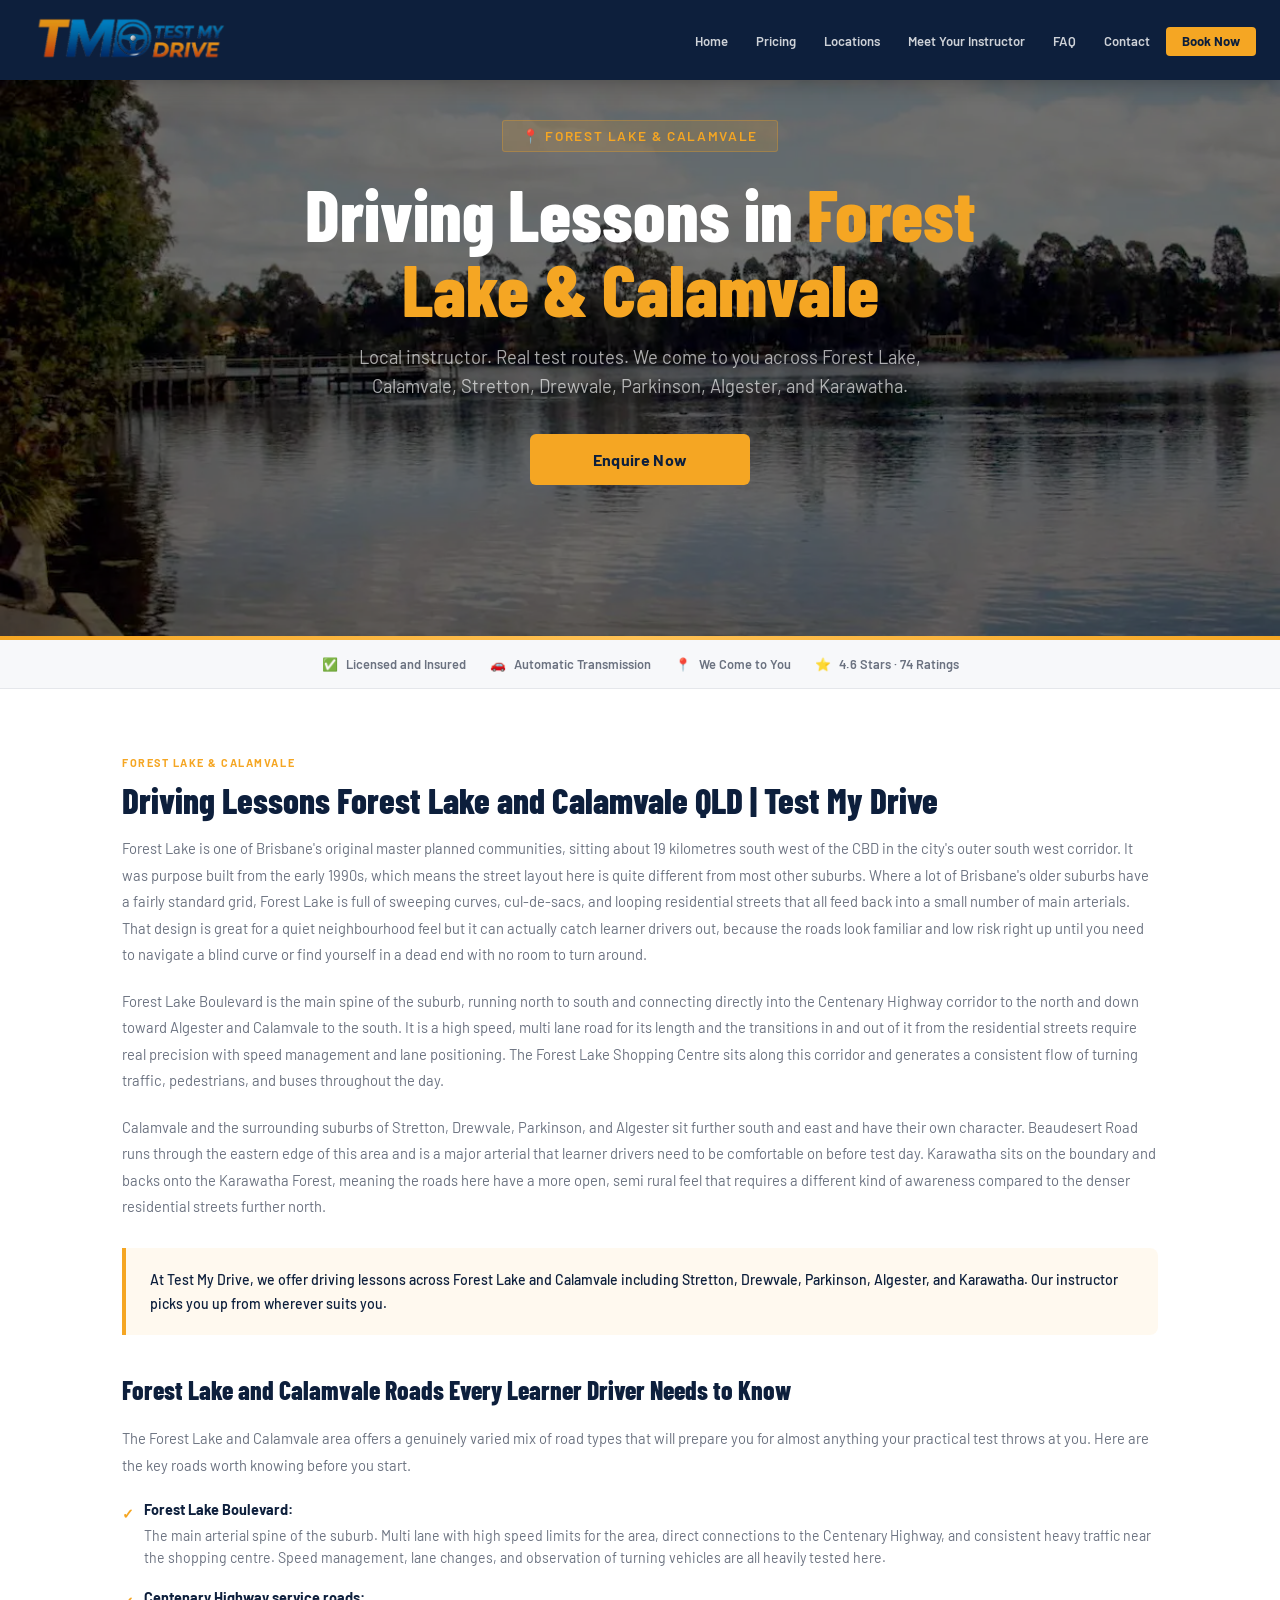
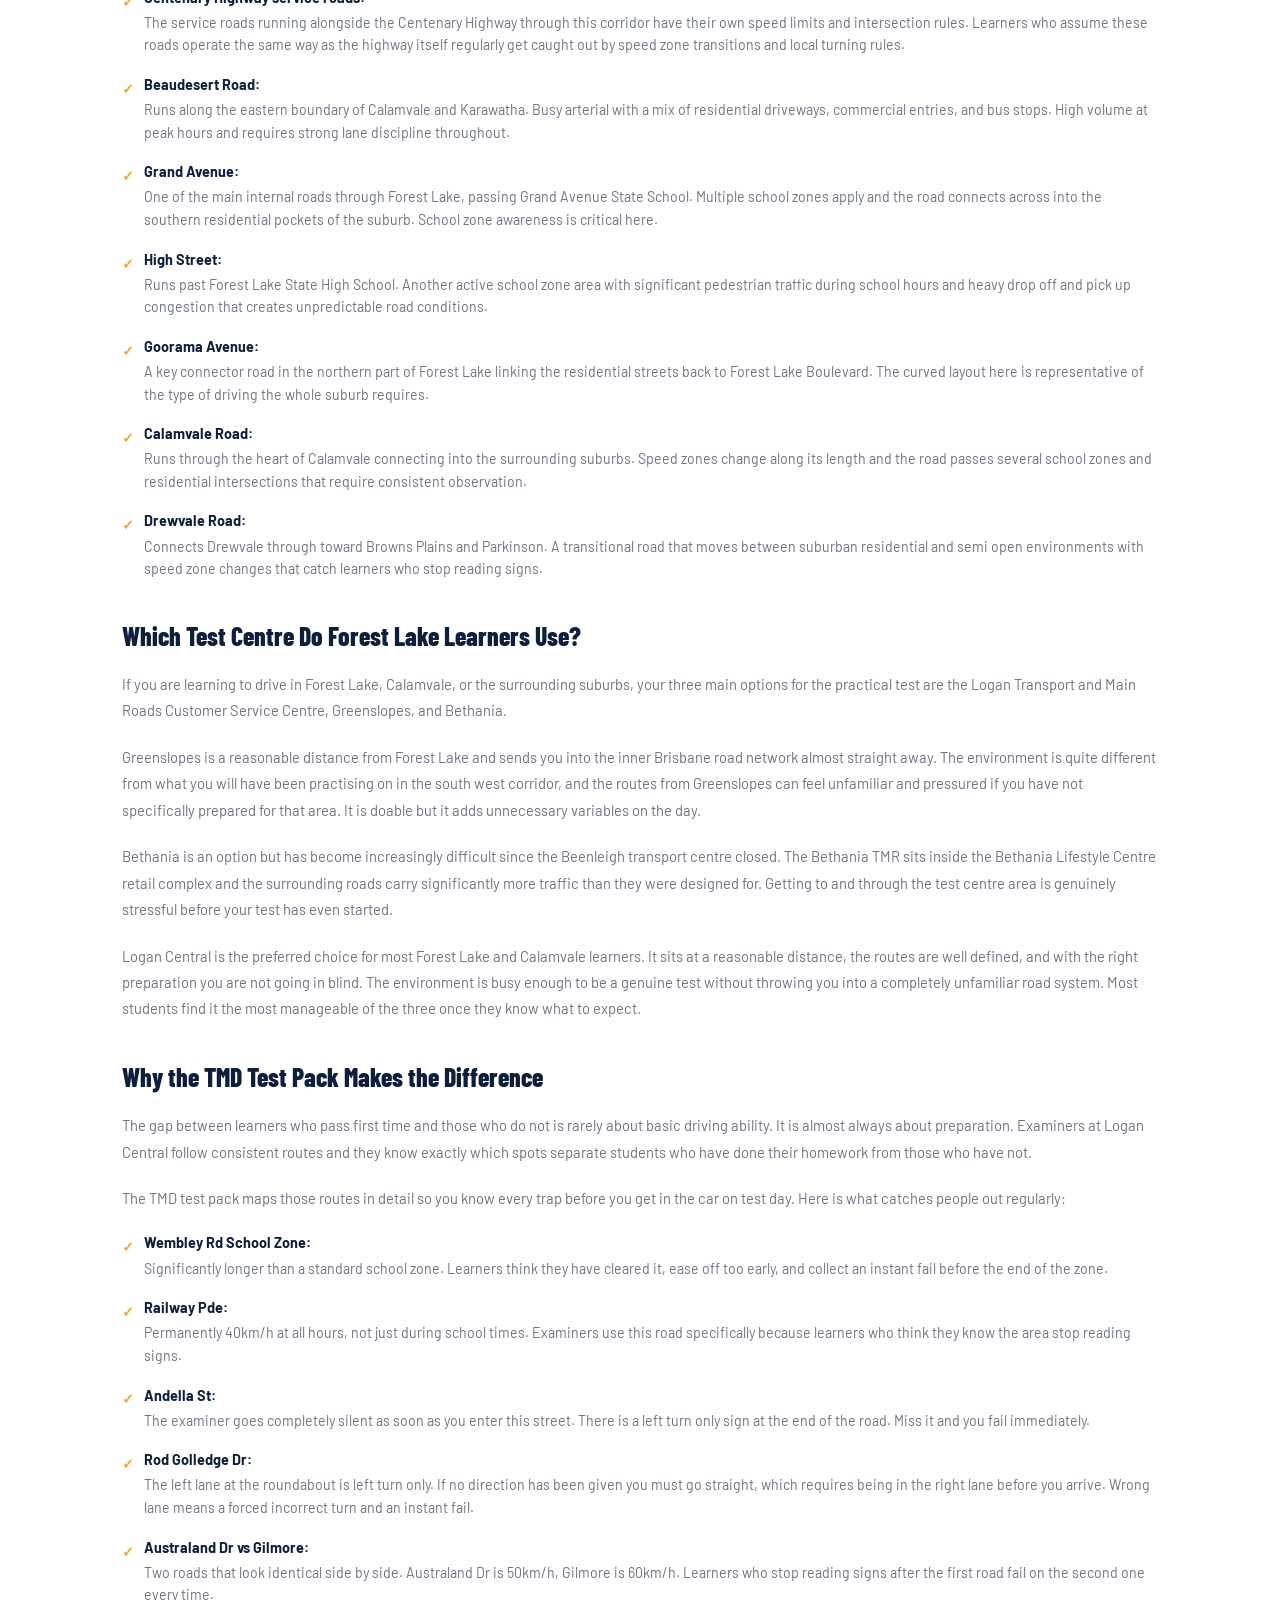
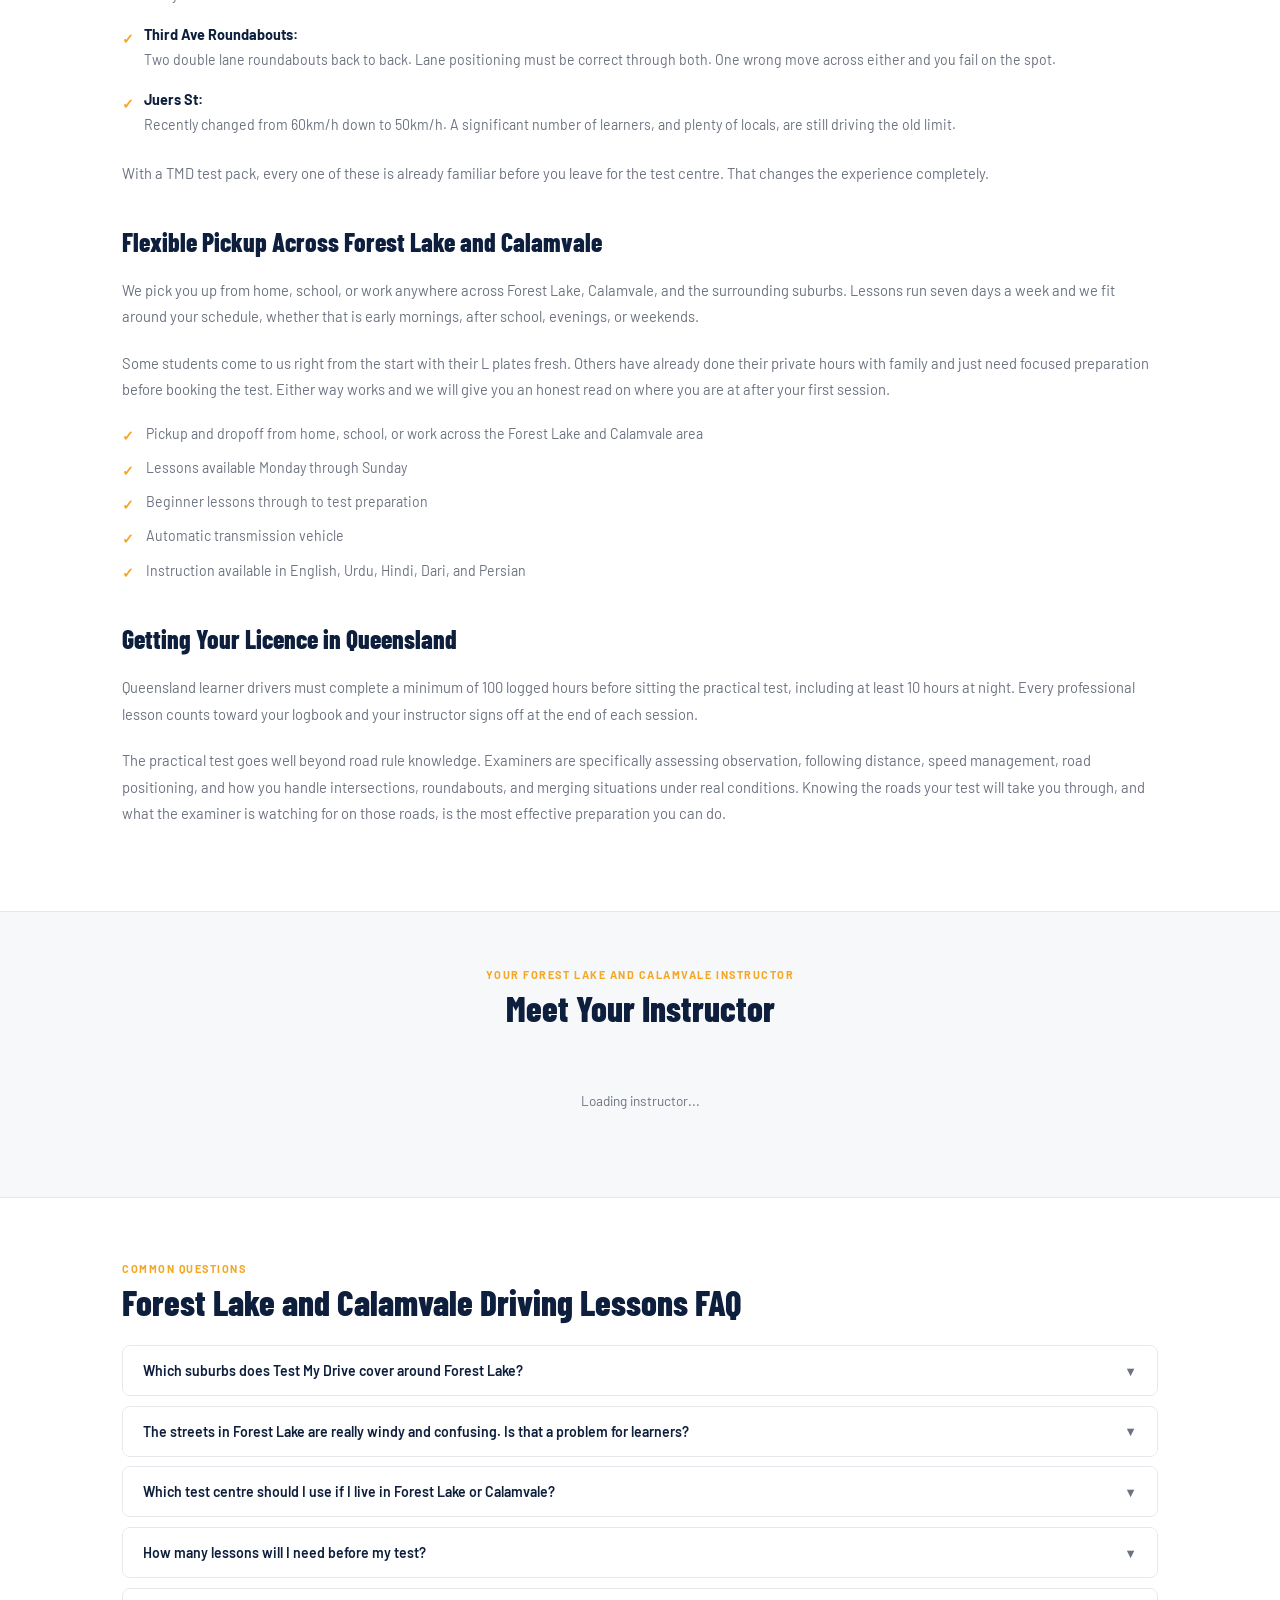
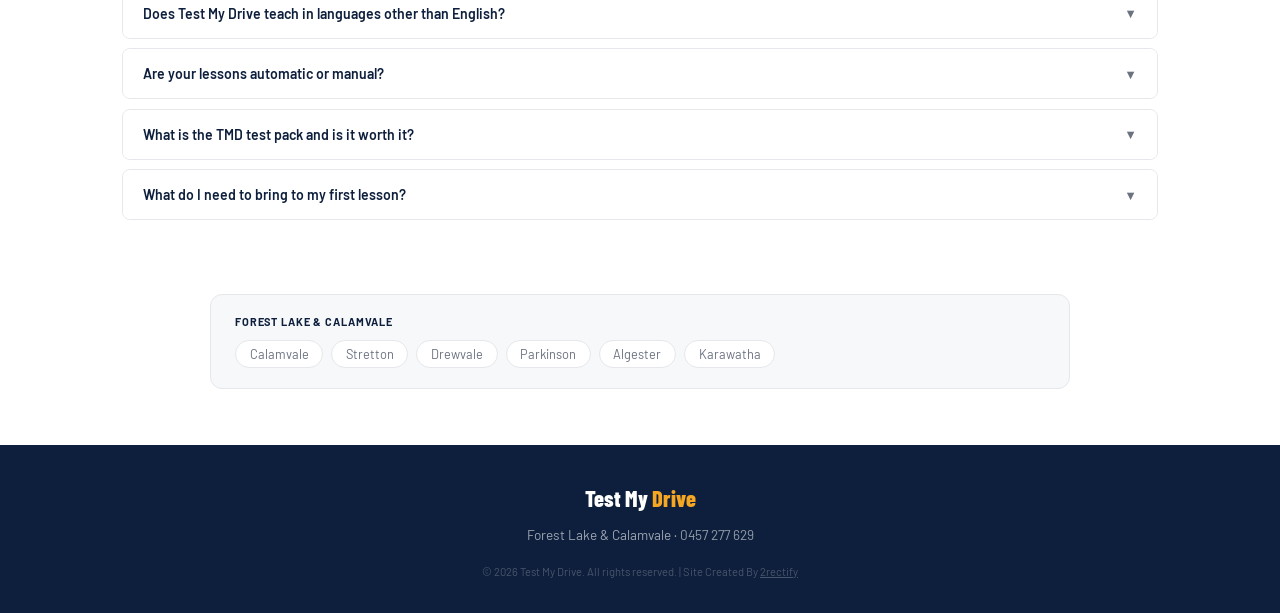
==== commit 8e82c867: "Update forest-lake.html" ====
--- a/locations/forest-lake.html
+++ b/locations/forest-lake.html
@@ -57,7 +57,7 @@
   <!-- NAV -->
   <nav>
     <a href="../index.html" class="nav-logo">
-      <img src="../Images/logo.png" alt="Test My Drive" />
+      <img src="../Images/logo.webp" alt="Test My Drive" />
     </a>
     <ul class="nav-links">
       <li><a href="../index.html">Home</a></li>
@@ -158,7 +158,7 @@
 
       <p>The TMD test pack maps those routes in detail so you know every trap before you get in the car on test day. Here is what catches people out regularly:</p>
 
-      <ul class="checklist">
+      <ul class="checklist checklist--roads">
         <li><strong>Wembley Rd School Zone:</strong> Significantly longer than a standard school zone. Learners think they have cleared it, ease off too early, and collect an instant fail before the end of the zone.</li>
         <li><strong>Railway Pde:</strong> Permanently 40km/h at all hours, not just during school times. Examiners use this road specifically because learners who think they know the area stop reading signs.</li>
         <li><strong>Andella St:</strong> The examiner goes completely silent as soon as you enter this street. There is a left turn only sign at the end of the road. Miss it and you fail immediately.</li>
@@ -320,7 +320,7 @@
   <footer>
     <div class="footer-logo">Test My <span>Drive</span></div>
     <p class="footer-tagline">Forest Lake &amp; Calamvale · <a href="tel:0457277629">0457 277 629</a></p>
-    <p class="footer-copy">© 2026 Test My Drive. All rights reserved.</p>
+    <p class="footer-copy">© 2026 Test My Drive. All rights reserved. | Site Created By <a href="https://x.com/2rectify" target="_blank" style="color: inherit; text-decoration: underline;">2rectify</a></p>
   </footer>
 
   <!-- Suburb declaration — tmd.js uses this to filter instructors and render content -->
